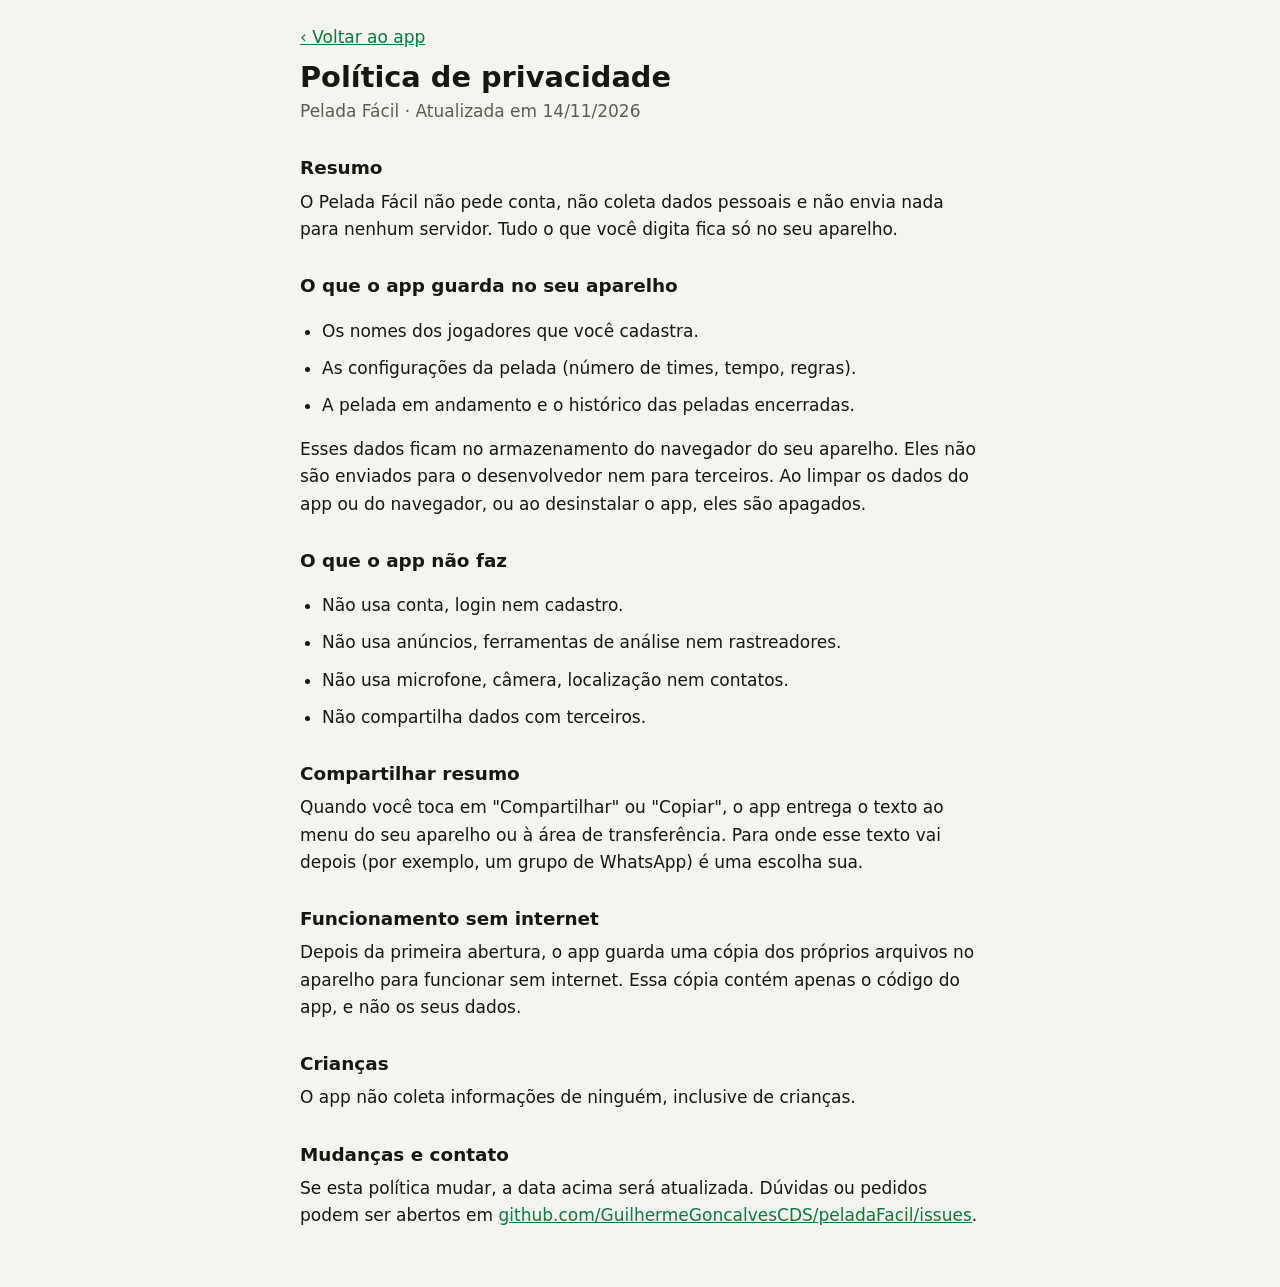
==== privacidade.html @ fd3827d6 "Histórico, tutorial, escolha de quem começa, backup de jogadores e política de privacidade Co-Author" ====
<!doctype html>
<html lang="pt-BR">
<head>
  <meta charset="utf-8">
  <meta name="viewport" content="width=device-width, initial-scale=1">
  <title>Política de privacidade · Pelada Fácil</title>
  <meta name="description" content="Política de privacidade do app Pelada Fácil.">
  <link rel="icon" href="icon.svg" type="image/svg+xml">
  <style>
    :root { --bg:#f4f5ef; --text:#14180f; --muted:#566052; --accent:#0b7a3e; --border:#cfd3c5; color-scheme: light dark; }
    @media (prefers-color-scheme: dark) { :root { --bg:#0d100b; --text:#f1f3ec; --muted:#a6ae9d; --accent:#3ddc84; --border:#2f3629; } }
    body { margin:0; background:var(--bg); color:var(--text); font:17px/1.6 system-ui, -apple-system, "Segoe UI", Roboto, sans-serif; }
    main { max-width: 680px; margin: 0 auto; padding: 24px max(16px, env(safe-area-inset-left)) 48px; }
    h1 { font-size: 1.8rem; line-height: 1.15; margin: 0 0 4px; }
    h2 { font-size: 1.15rem; margin: 28px 0 6px; }
    p, li { margin: 0 0 10px; }
    ul { padding-left: 22px; }
    .muted { color: var(--muted); }
    a { color: var(--accent); }
  </style>
</head>
<body>
<main>
  <p><a href="./">‹ Voltar ao app</a></p>
  <h1>Política de privacidade</h1>
  <p class="muted">Pelada Fácil · Atualizada em 14/11/2026</p>

  <h2>Resumo</h2>
  <p>O Pelada Fácil não pede conta, não coleta dados pessoais e não envia nada para nenhum servidor. Tudo o que você digita fica só no seu aparelho.</p>

  <h2>O que o app guarda no seu aparelho</h2>
  <ul>
    <li>Os nomes dos jogadores que você cadastra.</li>
    <li>As configurações da pelada (número de times, tempo, regras).</li>
    <li>A pelada em andamento e o histórico das peladas encerradas.</li>
  </ul>
  <p>Esses dados ficam no armazenamento do navegador do seu aparelho. Eles não são enviados para o desenvolvedor nem para terceiros. Ao limpar os dados do app ou do navegador, ou ao desinstalar o app, eles são apagados.</p>

  <h2>O que o app não faz</h2>
  <ul>
    <li>Não usa conta, login nem cadastro.</li>
    <li>Não usa anúncios, ferramentas de análise nem rastreadores.</li>
    <li>Não usa microfone, câmera, localização nem contatos.</li>
    <li>Não compartilha dados com terceiros.</li>
  </ul>

  <h2>Compartilhar resumo</h2>
  <p>Quando você toca em "Compartilhar" ou "Copiar", o app entrega o texto ao menu do seu aparelho ou à área de transferência. Para onde esse texto vai depois (por exemplo, um grupo de WhatsApp) é uma escolha sua.</p>

  <h2>Funcionamento sem internet</h2>
  <p>Depois da primeira abertura, o app guarda uma cópia dos próprios arquivos no aparelho para funcionar sem internet. Essa cópia contém apenas o código do app, e não os seus dados.</p>

  <h2>Crianças</h2>
  <p>O app não coleta informações de ninguém, inclusive de crianças.</p>

  <h2>Mudanças e contato</h2>
  <p>Se esta política mudar, a data acima será atualizada. Dúvidas ou pedidos podem ser abertos em <a href="https://github.com/GuilhermeGoncalvesCDS/peladaFacil/issues">github.com/GuilhermeGoncalvesCDS/peladaFacil/issues</a>.</p>
</main>
</body>
</html>
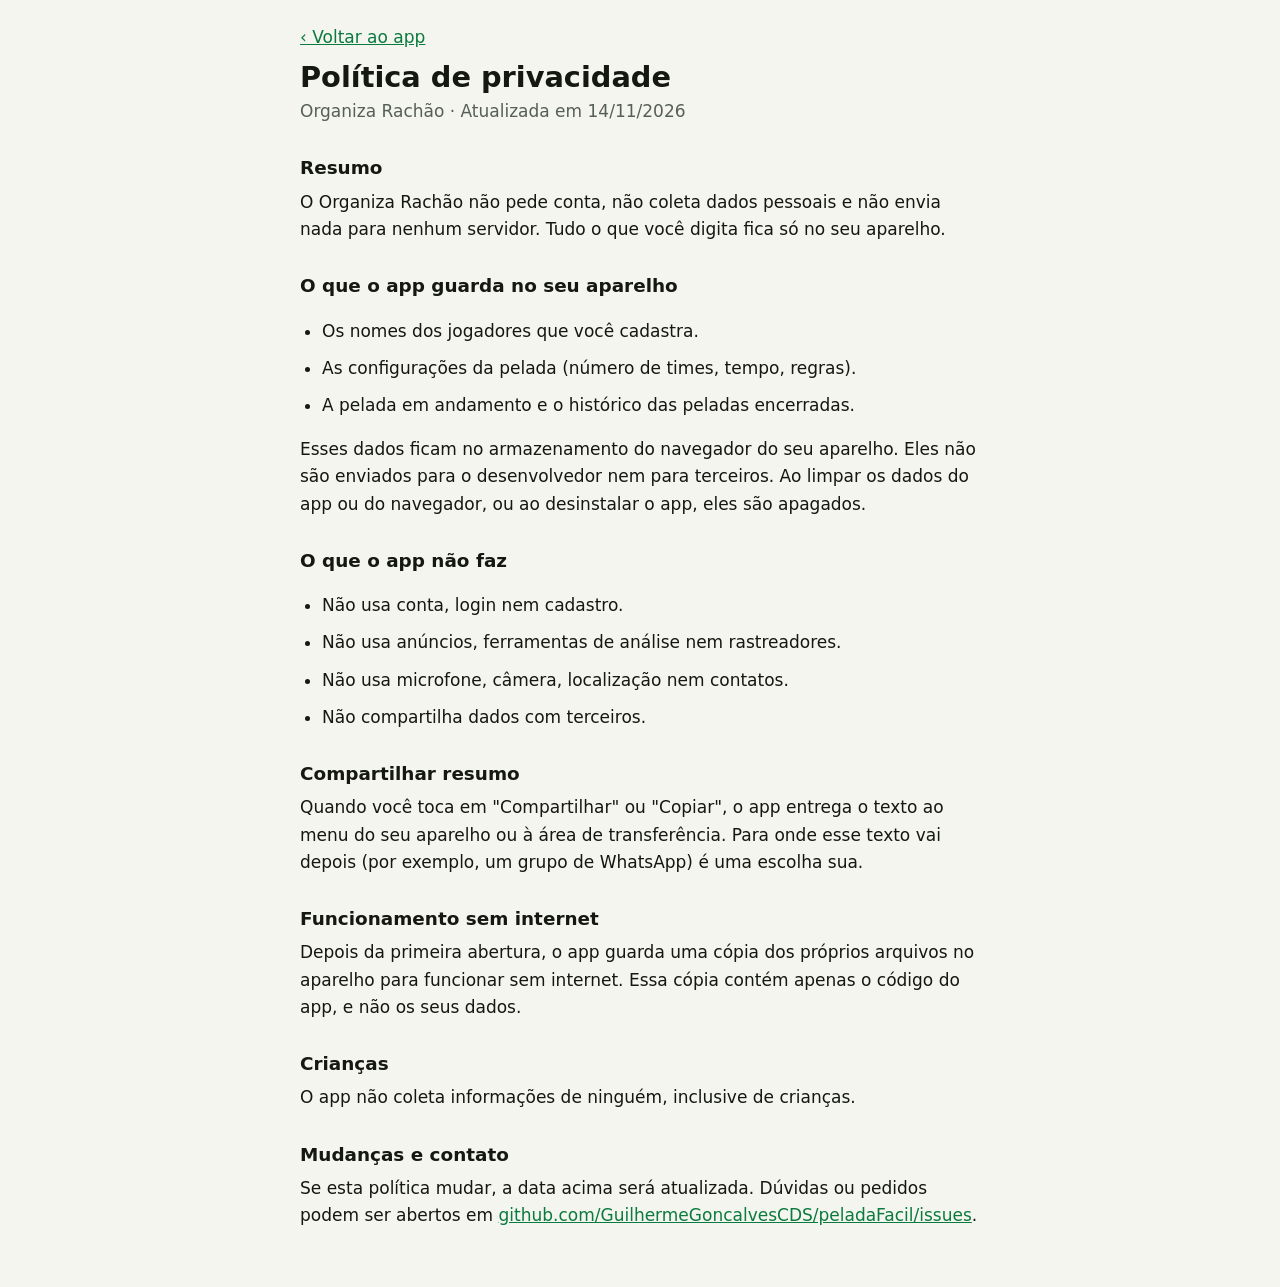
==== commit e87f3b0c: "App passa a se chamar Organiza Rachão Co-Authored-By: Claude Sonnet 5.5 <noreply@anthropic.com> Clau" ====
--- a/privacidade.html
+++ b/privacidade.html
@@ -3,8 +3,8 @@
 <head>
   <meta charset="utf-8">
   <meta name="viewport" content="width=device-width, initial-scale=1">
-  <title>Política de privacidade · Pelada Fácil</title>
-  <meta name="description" content="Política de privacidade do app Pelada Fácil.">
+  <title>Política de privacidade · Organiza Rachão</title>
+  <meta name="description" content="Política de privacidade do app Organiza Rachão.">
   <link rel="icon" href="icon.svg" type="image/svg+xml">
   <style>
     :root { --bg:#f4f5ef; --text:#14180f; --muted:#566052; --accent:#0b7a3e; --border:#cfd3c5; color-scheme: light dark; }
@@ -23,10 +23,10 @@
 <main>
   <p><a href="./">‹ Voltar ao app</a></p>
   <h1>Política de privacidade</h1>
-  <p class="muted">Pelada Fácil · Atualizada em 14/11/2026</p>
+  <p class="muted">Organiza Rachão · Atualizada em 14/11/2026</p>
 
   <h2>Resumo</h2>
-  <p>O Pelada Fácil não pede conta, não coleta dados pessoais e não envia nada para nenhum servidor. Tudo o que você digita fica só no seu aparelho.</p>
+  <p>O Organiza Rachão não pede conta, não coleta dados pessoais e não envia nada para nenhum servidor. Tudo o que você digita fica só no seu aparelho.</p>
 
   <h2>O que o app guarda no seu aparelho</h2>
   <ul>
